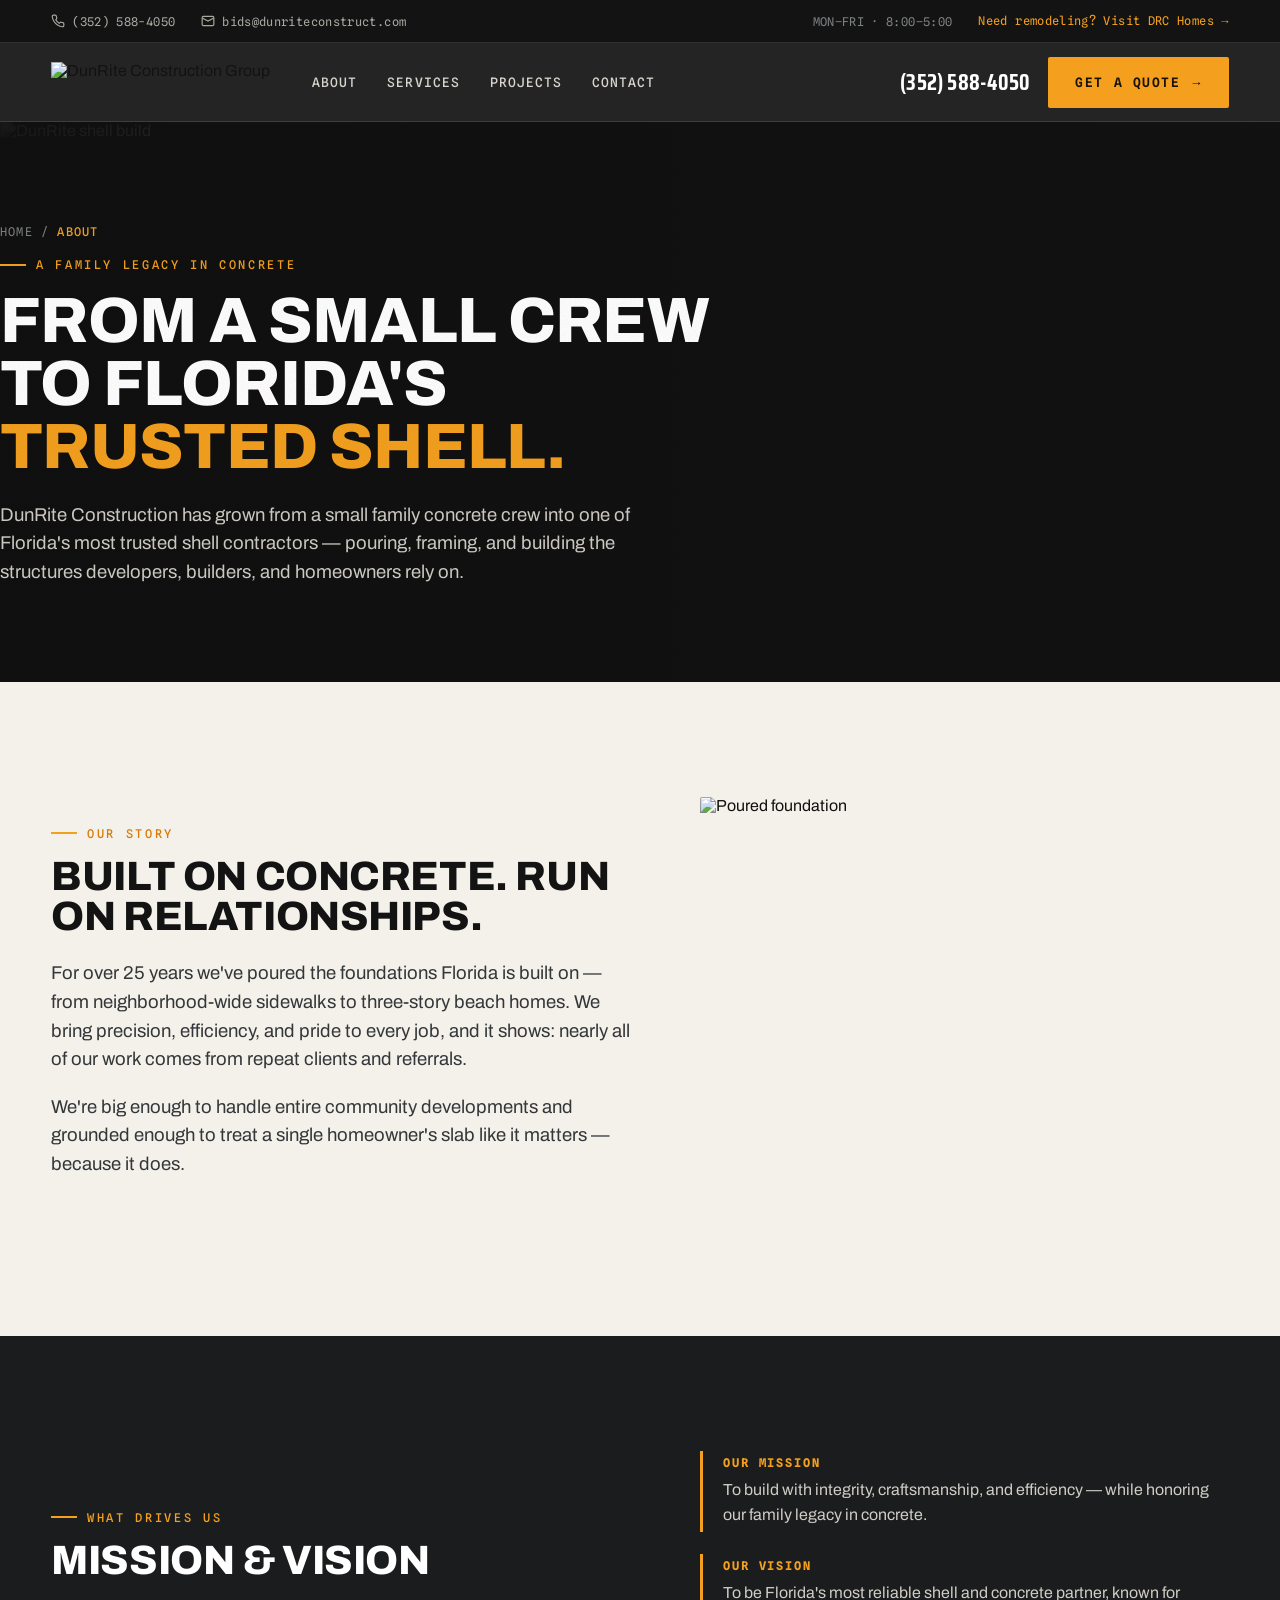
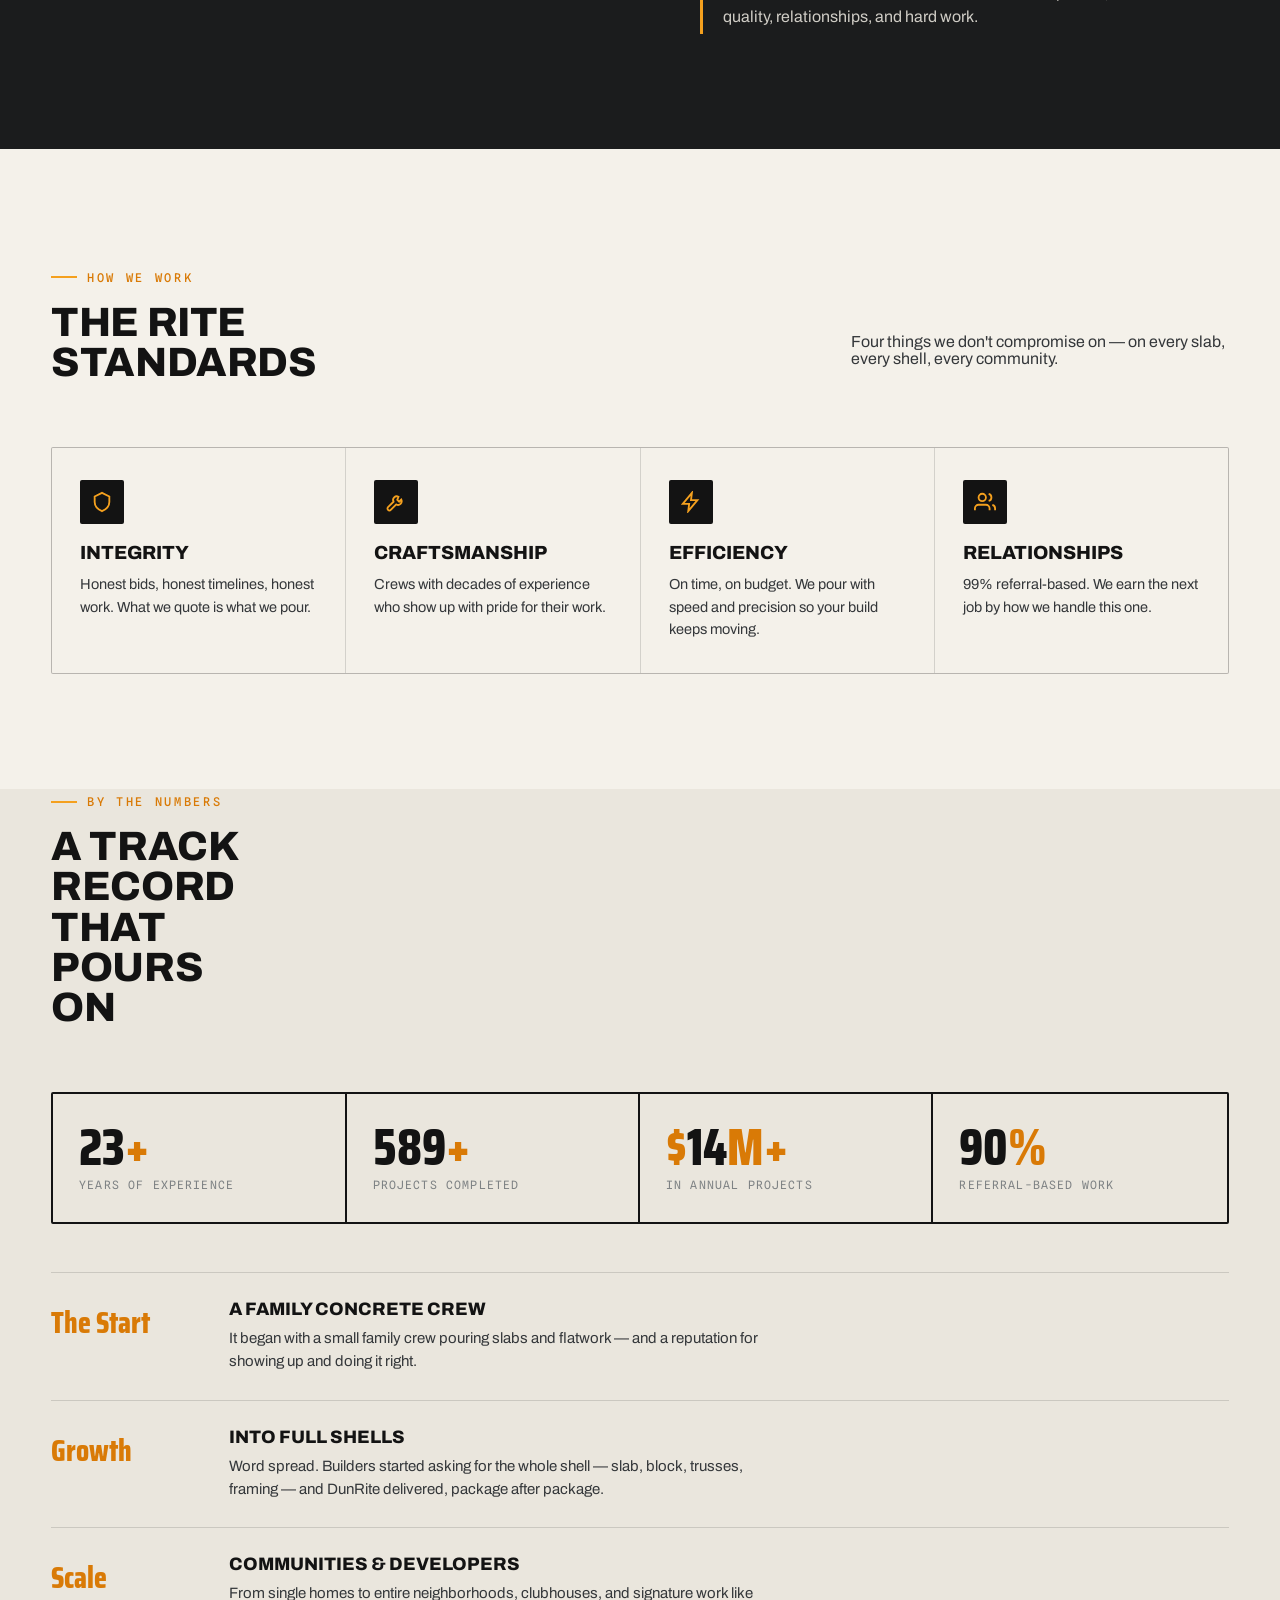
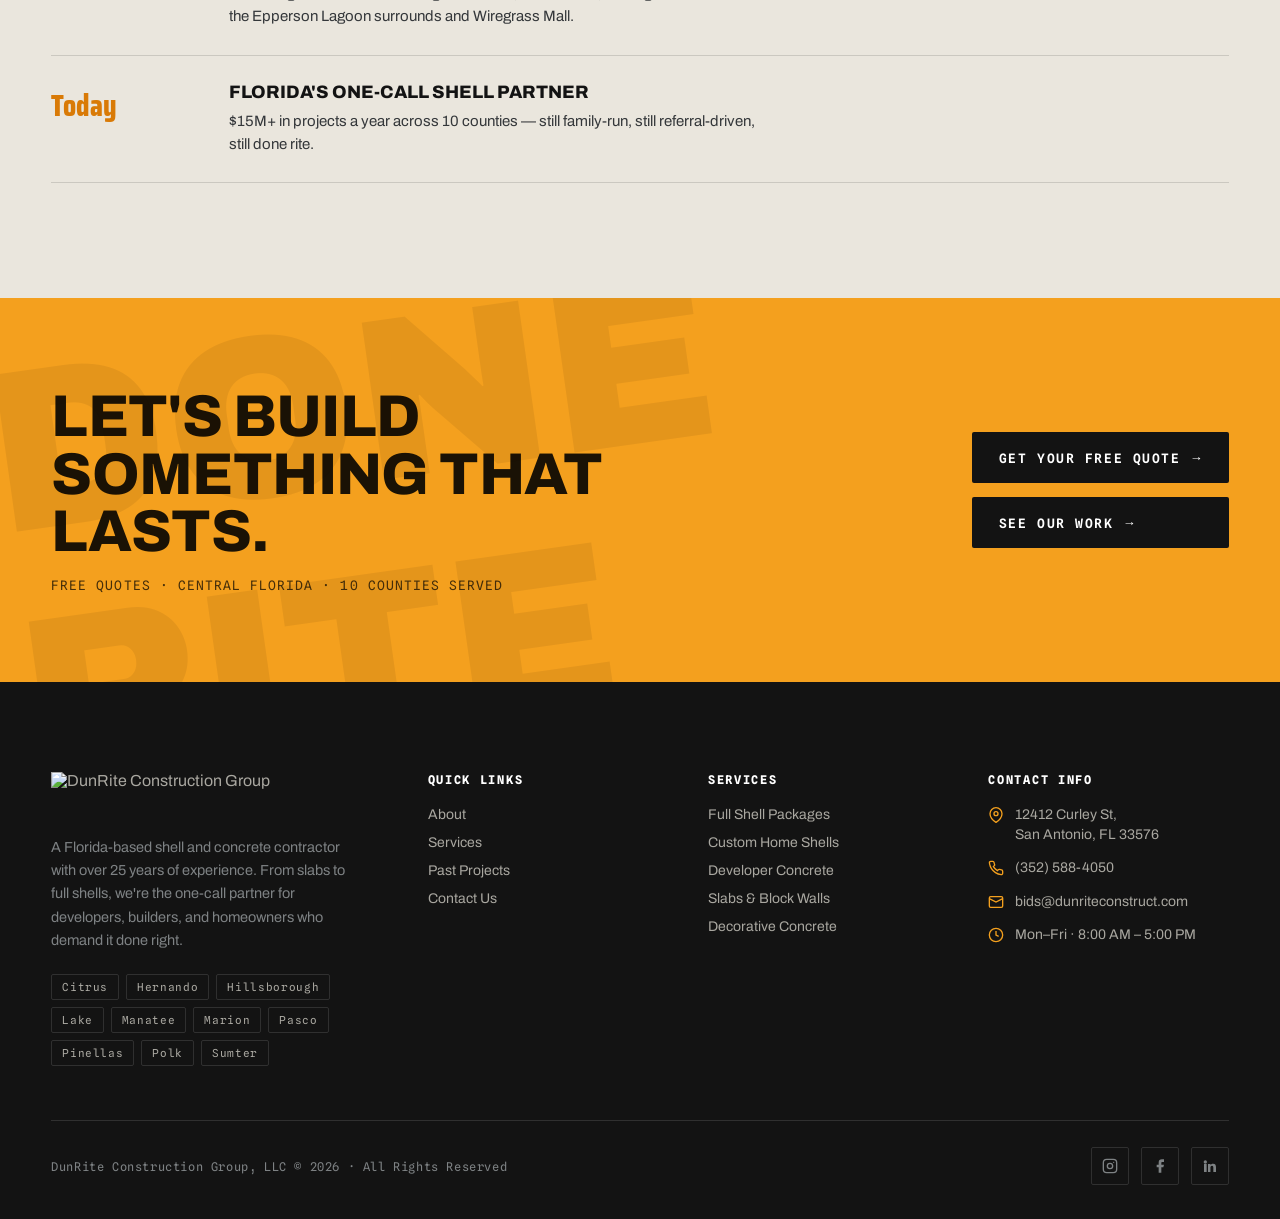
==== about.html @ c75766e2 "feat: implement project controls dashboard and modular components structure" ====
<!DOCTYPE html>
<html lang="en">
<head>
<meta charset="UTF-8" />
<meta name="viewport" content="width=device-width, initial-scale=1" />
<title>About — DunRite Construction Group</title>
<link rel="preconnect" href="https://fonts.googleapis.com" />
<link rel="preconnect" href="https://fonts.gstatic.com" crossorigin />
<link href="https://fonts.googleapis.com/css2?family=Archivo:wght@400;500;600;700;800;900&family=Archivo+Expanded:wght@600;700;800;900&family=Saira+Condensed:wght@600;700;800&family=Spline+Sans+Mono:wght@400;500;600&family=Oswald:wght@500;600;700&display=swap" rel="stylesheet" />
<link rel="stylesheet" href="styles.css" />
<link rel="stylesheet" href="pages.css" />
</head>
<body data-page="about" data-hero="photo" data-texture="on" data-display="archivo" data-corners="sharp">

<div id="site-header"></div>

<section class="page-hero blueprint grain">
  <div class="hero-media"><img src="assets/stone-frame-shell.jpg" alt="DunRite shell build" /></div>
  <div class="wrap inner">
    <div class="crumb"><a href='/site'>Home</a> / <b>About</b></div>
    <span class="eyebrow on-dark" style="margin-top:18px;">A Family Legacy in Concrete</span>
    <h1 class="display-lg">From a Small Crew to Florida's <span style="color:var(--accent)">Trusted Shell.</span></h1>
    <p class="lead">DunRite Construction has grown from a small family concrete crew into one of Florida's most trusted shell contractors — pouring, framing, and building the structures developers, builders, and homeowners rely on.</p>
  </div>
</section>

<!-- story -->
<section class="sec" style="background:var(--paper);">
  <div class="wrap split">
    <div class="reveal">
      <span class="eyebrow">Our Story</span>
      <h2 class="display-md" style="margin-top:16px;">Built on Concrete. Run on Relationships.</h2>
      <p class="lead" style="margin-top:22px;">For over 25 years we've poured the foundations Florida is built on — from neighborhood-wide sidewalks to three-story beach homes. We bring precision, efficiency, and pride to every job, and it shows: nearly all of our work comes from repeat clients and referrals.</p>
      <p class="lead" style="margin-top:16px;">We're big enough to handle entire community developments and grounded enough to treat a single homeowner's slab like it matters — because it does.</p>
    </div>
    <div class="about-figure reveal">
      <img class="feat" src="https://www.dunriteconstructiongroup.com/wp-content/uploads/elementor/thumbs/foundation-for-house-by-dunrite-florida-re9vcuh8yg7w1mvwbkbvpnv339oa6p39etneewexl4.webp" alt="Poured foundation" />
    </div>
  </div>
</section>

<!-- mission / vision -->
<section class="sec services blueprint">
  <div class="wrap">
    <div class="split">
      <div class="reveal">
        <span class="eyebrow on-dark">What Drives Us</span>
        <h2 class="display-md" style="color:#fff; margin-top:16px;">Mission &amp; Vision</h2>
      </div>
      <div class="reveal" style="display:grid; gap:24px;">
        <div class="mv" style="margin:0;">
          <div class="card" style="border-color:var(--accent);"><h4 style="color:var(--accent);">Our Mission</h4><p style="color:#cfccc5;">To build with integrity, craftsmanship, and efficiency — while honoring our family legacy in concrete.</p></div>
          <div class="card" style="border-color:var(--accent);"><h4 style="color:var(--accent);">Our Vision</h4><p style="color:#cfccc5;">To be Florida's most reliable shell and concrete partner, known for quality, relationships, and hard work.</p></div>
        </div>
      </div>
    </div>
  </div>
</section>

<!-- values -->
<section class="sec" style="background:var(--paper);">
  <div class="wrap">
    <div class="sec-head reveal">
      <div class="h-left">
        <span class="eyebrow">How We Work</span>
        <h2 class="display-md">The Rite Standards</h2>
      </div>
      <p class="h-right muted" style="color:var(--steel-2);">Four things we don't compromise on — on every slab, every shell, every community.</p>
    </div>
    <div class="values reveal" style="grid-template-columns:repeat(4,1fr);">
      <div class="v">
        <div class="vi"><svg viewBox="0 0 24 24" fill="none" stroke="currentColor" stroke-width="2"><path d="M12 2l8 4v6c0 5-3.5 8-8 10-4.5-2-8-5-8-10V6z"/></svg></div>
        <h4>Integrity</h4><p>Honest bids, honest timelines, honest work. What we quote is what we pour.</p>
      </div>
      <div class="v">
        <div class="vi"><svg viewBox="0 0 24 24" fill="none" stroke="currentColor" stroke-width="2"><path d="M14.7 6.3a4 4 0 0 0-5.4 5.4l-6 6a2 2 0 1 0 3 3l6-6a4 4 0 0 0 5.4-5.4l-2.3 2.3-2-2z"/></svg></div>
        <h4>Craftsmanship</h4><p>Crews with decades of experience who show up with pride for their work.</p>
      </div>
      <div class="v">
        <div class="vi"><svg viewBox="0 0 24 24" fill="none" stroke="currentColor" stroke-width="2"><path d="M13 2 3 14h7l-1 8 10-12h-7z"/></svg></div>
        <h4>Efficiency</h4><p>On time, on budget. We pour with speed and precision so your build keeps moving.</p>
      </div>
      <div class="v">
        <div class="vi"><svg viewBox="0 0 24 24" fill="none" stroke="currentColor" stroke-width="2"><path d="M17 21v-2a4 4 0 0 0-4-4H5a4 4 0 0 0-4 4v2"/><circle cx="9" cy="7" r="4"/><path d="M23 21v-2a4 4 0 0 0-3-3.87M16 3.13a4 4 0 0 1 0 7.75"/></svg></div>
        <h4>Relationships</h4><p>99% referral-based. We earn the next job by how we handle this one.</p>
      </div>
    </div>
  </div>
</section>

<!-- timeline -->
<section class="sec" style="background:var(--paper-2); padding-top:0;">
  <div class="wrap">
    <div class="sec-head reveal">
      <div class="h-left">
        <span class="eyebrow">By the Numbers</span>
        <h2 class="display-md">A Track Record That Pours On</h2>
      </div>
    </div>
    <div class="stat-strip reveal" style="margin-bottom:48px;">
      <div class="c"><div class="n"><span data-count="25">0</span><span class="u">+</span></div><div class="l">Years of Experience</div></div>
      <div class="c"><div class="n"><span data-count="650">0</span><span class="u">+</span></div><div class="l">Projects Completed</div></div>
      <div class="c"><div class="n"><span class="u">$</span><span data-count="15">0</span><span class="u">M+</span></div><div class="l">In Annual Projects</div></div>
      <div class="c"><div class="n"><span data-count="99">0</span><span class="u">%</span></div><div class="l">Referral-Based Work</div></div>
    </div>
    <div class="timeline reveal">
      <div class="tl"><div class="yr">The Start</div><div class="tx"><h4>A Family Concrete Crew</h4><p>It began with a small family crew pouring slabs and flatwork — and a reputation for showing up and doing it right.</p></div></div>
      <div class="tl"><div class="yr">Growth</div><div class="tx"><h4>Into Full Shells</h4><p>Word spread. Builders started asking for the whole shell — slab, block, trusses, framing — and DunRite delivered, package after package.</p></div></div>
      <div class="tl"><div class="yr">Scale</div><div class="tx"><h4>Communities &amp; Developers</h4><p>From single homes to entire neighborhoods, clubhouses, and signature work like the Epperson Lagoon surrounds and Wiregrass Mall.</p></div></div>
      <div class="tl"><div class="yr">Today</div><div class="tx"><h4>Florida's One-Call Shell Partner</h4><p>$15M+ in projects a year across 10 counties — still family-run, still referral-driven, still done rite.</p></div></div>
    </div>
  </div>
</section>

<!-- CTA -->
<section class="cta-band">
  <div class="stamp">DONE RITE</div>
  <div class="wrap">
    <div>
      <h2 class="display-lg">Let's build something that lasts.</h2>
      <p>Free quotes · Central Florida · 10 counties served</p>
    </div>
    <div style="display:flex;flex-direction:column;gap:14px;">
      <a class='btn btn-dark' href='/contact'>Get Your Free Quote <span class="arr">→</span></a>
      <a class='btn btn-dark' href='/projects'>See Our Work <span class="arr">→</span></a>
    </div>
  </div>
</section>

<div id="site-footer"></div>

<script src="partials.js"></script>
<script src="https://unpkg.com/react@18.3.1/umd/react.development.js" integrity="sha384-hD6/rw4ppMLGNu3tX5cjIb+uRZ7UkRJ6BPkLpg4hAu/6onKUg4lLsHAs9EBPT82L" crossorigin="anonymous"></script>
<script src="https://unpkg.com/react-dom@18.3.1/umd/react-dom.development.js" integrity="sha384-u6aeetuaXnQ38mYT8rp6sbXaQe3NL9t+IBXmnYxwkUI2Hw4bsp2Wvmx4yRQF1uAm" crossorigin="anonymous"></script>
<script src="https://unpkg.com/@babel/standalone@7.29.0/babel.min.js" integrity="sha384-m08KidiNqLdpJqLq95G/LEi8Qvjl/xUYll3QILypMoQ65QorJ9Lvtp2RXYGBFj1y" crossorigin="anonymous"></script>
<script type="text/babel" src="tweaks-panel.jsx"></script>
<script type="text/babel" src="tweaks-app.jsx"></script>
</body>
</html>
---- styles.css ----
/* ===========================================================
   DunRite Construction Group — design system
   Rugged-premium concrete & shell contractor
   =========================================================== */

:root {
  /* concrete / ink scale (warm) */
  --ink:        #131313;
  --char:       #1b1c1d;
  --steel:      #26282a;
  --steel-2:    #34373a;
  --concrete:   #7e8284;
  --concrete-2: #a9a7a0;
  --haze:       #e4e1da;
  --paper:      #f4f1ea;
  --paper-2:    #eae6dd;
  --white:      #ffffff;

  /* accent — safety amber (tweakable) */
  --amber:      #f4a01e;
  --amber-deep: #d97a06;
  --accent:     var(--amber);
  --accent-deep:var(--amber-deep);
  --on-accent:  #1a1205;

  --line:       rgba(255,255,255,.12);
  --line-dark:  rgba(20,20,20,.14);

  /* type */
  --display: "Archivo Expanded", "Archivo", system-ui, sans-serif;
  --cond:    "Saira Condensed", "Archivo", sans-serif;
  --mono:    "Spline Sans Mono", ui-monospace, monospace;
  --body:    "Archivo", system-ui, sans-serif;

  --radius: 2px;
  --maxw: 1320px;
  --gutter: clamp(20px, 4vw, 64px);
}

/* tweak: soft corners */
[data-corners="soft"] { --radius: 12px; }

* { box-sizing: border-box; }
html { scroll-behavior: smooth; }
body {
  margin: 0;
  font-family: var(--body);
  color: var(--ink);
  background: var(--paper);
  -webkit-font-smoothing: antialiased;
  text-rendering: optimizeLegibility;
}
img { display: block; max-width: 100%; }
a { color: inherit; text-decoration: none; }

::selection { background: var(--accent); color: var(--on-accent); }

/* ---------- texture utilities ---------- */
.blueprint {
  background-image:
    linear-gradient(rgba(255,255,255,.04) 1px, transparent 1px),
    linear-gradient(90deg, rgba(255,255,255,.04) 1px, transparent 1px);
  background-size: 38px 38px;
}
[data-texture="off"] .blueprint { background-image: none; }
.grain::after {
  content: "";
  position: absolute; inset: 0;
  pointer-events: none;
  opacity: .5;
  mix-blend-mode: multiply;
  background-image: url("data:image/svg+xml,%3Csvg xmlns='http://www.w3.org/2000/svg' width='160' height='160'%3E%3Cfilter id='n'%3E%3CfeTurbulence type='fractalNoise' baseFrequency='.85' numOctaves='2' stitchTiles='stitch'/%3E%3C/filter%3E%3Crect width='100%25' height='100%25' filter='url(%23n)' opacity='.35'/%3E%3C/svg%3E");
}
[data-texture="off"] .grain::after { display: none; }

/* ---------- layout ---------- */
.wrap { width: 100%; max-width: var(--maxw); margin: 0 auto; padding: 0 var(--gutter); }
section { position: relative; }

/* ---------- type helpers ---------- */
.eyebrow {
  font-family: var(--mono);
  font-size: 12px;
  letter-spacing: .22em;
  text-transform: uppercase;
  font-weight: 500;
  color: var(--accent-deep);
  display: inline-flex;
  align-items: center;
  gap: 10px;
}
.eyebrow::before {
  content: "";
  width: 26px; height: 2px;
  background: var(--accent);
  display: inline-block;
}
.eyebrow.on-dark { color: var(--accent); }

h1,h2,h3 { font-family: var(--display); font-weight: 800; line-height: .98; letter-spacing: -.01em; margin: 0; }
[data-display="oswald"] h1, [data-display="oswald"] h2, [data-display="oswald"] h3,
[data-display="oswald"] .ticker-num { font-family: "Oswald", sans-serif; letter-spacing: 0; font-weight: 700; }
[data-display="saira"] h1, [data-display="saira"] h2, [data-display="saira"] h3 { font-family: "Saira Condensed", sans-serif; font-weight: 800; }

.display-xl { font-size: clamp(44px, 7.4vw, 116px); text-transform: uppercase; }
.display-lg { font-size: clamp(34px, 5vw, 76px); text-transform: uppercase; }
.display-md { font-size: clamp(26px, 3.2vw, 46px); text-transform: uppercase; }

.lead { font-size: clamp(17px, 1.45vw, 21px); line-height: 1.55; color: var(--steel-2); font-weight: 400; max-width: 60ch; }
.muted { color: var(--concrete); }

/* ---------- buttons ---------- */
.btn {
  font-family: var(--mono);
  font-size: 13px; font-weight: 600; letter-spacing: .12em; text-transform: uppercase;
  display: inline-flex; align-items: center; gap: 12px;
  padding: 16px 26px;
  border-radius: var(--radius);
  border: 1.5px solid transparent;
  cursor: pointer;
  transition: transform .15s ease, background .2s ease, color .2s ease, border-color .2s ease;
  white-space: nowrap;
}
.btn:active { transform: translateY(1px); }
.btn .arr { transition: transform .2s ease; }
.btn:hover .arr { transform: translateX(4px); }
.btn-accent { background: var(--accent); color: var(--on-accent); }
.btn-accent:hover { background: var(--white); color: var(--ink); }
.btn-ghost { background: transparent; color: var(--white); border-color: var(--line); }
.btn-ghost:hover { border-color: var(--accent); color: var(--accent); }
.btn-dark { background: var(--ink); color: var(--white); }
.btn-dark:hover { background: var(--accent); color: var(--on-accent); }

/* ---------- utility top bar ---------- */
.utility {
  background: var(--ink);
  color: var(--concrete-2);
  font-family: var(--mono);
  font-size: 12px;
  letter-spacing: .03em;
  border-bottom: 1px solid var(--line);
}
.utility .wrap { display: flex; align-items: center; gap: 26px; height: 42px; }
.utility a { color: var(--concrete-2); transition: color .2s; display: inline-flex; align-items: center; gap: 7px; }
.utility a:hover { color: var(--accent); }
.utility .sep { flex: 1; }
.utility .hours { color: var(--concrete); }
.utility .crosslink { color: var(--accent); }
.utility svg { width: 14px; height: 14px; }
@media (max-width: 900px){ .utility .u-hide { display: none; } }

/* ---------- header ---------- */
.header {
  position: sticky; top: 0; z-index: 60;
  background: rgba(19,19,19,.92);
  backdrop-filter: blur(10px);
  border-bottom: 1px solid var(--line);
}
.header .wrap { display: flex; align-items: center; gap: 28px; height: 78px; }
.brand { display: flex; align-items: center; gap: 14px; }
.brand img { height: 40px; width: auto; }
.nav { display: flex; align-items: center; gap: 30px; margin-left: 14px; }
.nav a {
  font-family: var(--mono); font-size: 13px; font-weight: 500;
  letter-spacing: .08em; text-transform: uppercase; color: #d8d5cf;
  padding: 6px 0; position: relative;
}
.nav a::after { content:""; position:absolute; left:0; bottom:-2px; height:2px; width:0; background:var(--accent); transition:width .22s ease; }
.nav a:hover { color: #fff; }
.nav a:hover::after { width: 100%; }
.header .spacer { flex: 1; }
.header .cta-wrap { display: flex; align-items: center; gap: 18px; }
.header .phone { font-family: var(--cond); font-size: 22px; font-weight: 700; color: #fff; letter-spacing: .01em; }
.burger { display: none; background: none; border: 1px solid var(--line); border-radius: var(--radius); width: 46px; height: 46px; cursor: pointer; align-items: center; justify-content: center; }
.burger span { display:block; width: 20px; height: 2px; background: #fff; position: relative; }
.burger span::before, .burger span::after { content:""; position:absolute; left:0; width:20px; height:2px; background:#fff; }
.burger span::before { top: -6px; } .burger span::after { top: 6px; }

@media (max-width: 1040px){
  .nav, .header .phone { display: none; }
  .burger { display: inline-flex; }
}

/* mobile drawer */
.drawer {
  position: fixed; inset: 0; z-index: 80;
  background: var(--ink);
  display: flex; flex-direction: column;
  padding: 28px var(--gutter);
  transform: translateY(-100%);
  transition: transform .35s cubic-bezier(.4,0,.2,1);
}
.drawer.open { transform: translateY(0); }
.drawer .d-top { display:flex; align-items:center; justify-content: space-between; }
.drawer .d-top img { height: 38px; }
.drawer .close { background:none; border:1px solid var(--line); color:#fff; width:46px; height:46px; border-radius:var(--radius); font-size:22px; cursor:pointer; }
.drawer nav { display:flex; flex-direction: column; gap: 4px; margin-top: 40px; }
.drawer nav a { font-family: var(--display); font-weight: 800; text-transform: uppercase; font-size: 30px; color:#fff; padding: 12px 0; border-bottom: 1px solid var(--line); }
.drawer nav a:hover { color: var(--accent); }
.drawer .d-cta { margin-top: auto; display:flex; flex-direction:column; gap:14px; }

/* ---------- hero ---------- */
.hero { background: var(--ink); color: #fff; position: relative; overflow: hidden; }
.hero-media { position: absolute; inset: 0; }
.hero-media img { width: 100%; height: 100%; object-fit: cover; filter: grayscale(.25) contrast(1.05) brightness(.62); }
.hero-media::after {
  content:""; position:absolute; inset:0;
  background:
    linear-gradient(90deg, rgba(15,15,15,.92) 0%, rgba(15,15,15,.7) 42%, rgba(15,15,15,.25) 100%),
    linear-gradient(0deg, rgba(15,15,15,.9) 0%, rgba(15,15,15,0) 38%);
}
[data-hero="dark"] .hero-media img { opacity: .14; }
.hero-inner { position: relative; padding: clamp(64px, 11vw, 150px) 0 clamp(48px, 6vw, 72px); }
.hero h1 { max-width: 17ch; }
.hero h1 .amber { color: var(--accent); }
.hero .lead { color: #cfccc5; margin-top: 26px; }
.hero .hero-cta { display: flex; flex-wrap: wrap; gap: 14px; margin-top: 36px; }
.hero .corner-spec {
  position: absolute; top: 28px; right: 0;
  font-family: var(--mono); font-size: 11px; letter-spacing: .14em; text-transform: uppercase;
  color: var(--concrete); text-align: right; line-height: 1.9;
}
.hero .corner-spec b { color: var(--accent); font-weight: 600; }
@media (max-width: 760px){ .hero .corner-spec { display: none; } }

/* hero ticker */
.ticker {
  position: relative;
  margin-top: clamp(48px, 8vw, 96px);
  border-top: 1px solid var(--line);
  display: grid; grid-template-columns: repeat(4, 1fr);
}
.ticker .cell { padding: 26px 18px 30px; border-right: 1px solid var(--line); }
.ticker .cell:last-child { border-right: none; }
.ticker-num { font-family: var(--cond); font-size: clamp(40px, 5vw, 64px); font-weight: 800; line-height: 1; color: #fff; letter-spacing: .01em; }
.ticker-num .u { color: var(--accent); }
.ticker .lab { font-family: var(--mono); font-size: 11.5px; letter-spacing: .12em; text-transform: uppercase; color: var(--concrete); margin-top: 8px; }
@media (max-width: 760px){
  .ticker { grid-template-columns: repeat(2,1fr); }
  .ticker .cell:nth-child(even){ border-right:none; }
  .ticker .cell:nth-child(1),.ticker .cell:nth-child(2){ border-bottom:1px solid var(--line); }
}

/* ---------- section frame ---------- */
.sec { padding: clamp(72px, 9vw, 132px) 0; }
.sec-head { display: grid; grid-template-columns: 1fr auto; gap: 28px; align-items: end; margin-bottom: clamp(38px, 5vw, 64px); }
.sec-head .h-left { max-width: 24ch; }
.sec-head h2 { margin-top: 18px; }
.sec-head .h-right { max-width: 42ch; }
@media (max-width: 820px){
  .sec-head { grid-template-columns: 1fr; }
  .sec-head .h-right { max-width: 100%; font-size: 15px; opacity: .85; }
}

/* ---------- about ---------- */
.about { background: var(--paper); }
.about-grid { display: grid; grid-template-columns: 1.05fr .95fr; gap: clamp(36px, 5vw, 80px); align-items: center; }
.about-figure { position: relative; }
.about-figure img { width: 100%; aspect-ratio: 4/4.6; object-fit: cover; border-radius: var(--radius); filter: grayscale(.1) contrast(1.03); }
.about-figure .badge {
  position: absolute; left: -18px; bottom: 34px;
  background: var(--accent); color: var(--on-accent);
  padding: 20px 24px; border-radius: var(--radius);
  box-shadow: 0 24px 50px rgba(0,0,0,.28);
}
@media (max-width: 820px){ .about-figure .badge { left: 10px; } }
.about-figure .badge .n { font-family: var(--cond); font-size: 54px; font-weight: 800; line-height: .9; }
.about-figure .badge .t { font-family: var(--mono); font-size: 11px; letter-spacing: .12em; text-transform: uppercase; margin-top: 4px; }
.mv { display: grid; gap: 22px; margin-top: 30px; }
.mv .card { border-left: 3px solid var(--accent); padding: 4px 0 4px 20px; }
.mv .card h4 { font-family: var(--mono); font-size: 12px; letter-spacing: .16em; text-transform: uppercase; color: var(--accent-deep); margin: 0 0 8px; }
.mv .card p { margin: 0; color: var(--steel-2); line-height: 1.55; font-size: 16px; }
@media (max-width: 820px){ .about-grid { grid-template-columns: 1fr; } .about-figure { order: -1; } }

/* ---------- services ---------- */
.services { background: var(--char); color: #fff; position: relative; }
.svc-grid { display: grid; grid-template-columns: repeat(3, 1fr); gap: 1px; background: var(--line); border: 1px solid var(--line); border-radius: var(--radius); overflow: hidden; }
.svc {
  background: var(--char); padding: 30px; position: relative; min-height: 420px;
  display: flex; flex-direction: column; overflow: hidden;
  transition: background .25s ease;
}
.svc:hover { background: #202224; }
.svc .num { font-family: var(--mono); font-size: 12px; letter-spacing: .14em; color: var(--concrete); }
.svc .svc-img { position: absolute; inset: 0; }
.svc .svc-img img { width:100%; height:100%; object-fit: cover; opacity: .16; filter: grayscale(.4); transition: opacity .3s ease, transform .5s ease; }
.svc:hover .svc-img img { opacity: .3; transform: scale(1.05); }
.svc .svc-body { position: relative; margin-top: auto; }
.svc h3 { font-size: clamp(24px, 2vw, 30px); text-transform: uppercase; }
.svc .who { font-family: var(--mono); font-size: 11px; letter-spacing: .12em; text-transform: uppercase; color: var(--accent); margin: 14px 0 12px; }
.svc p { color: #c9c6bf; font-size: 15px; line-height: 1.5; margin: 0 0 20px; }
.svc .more { font-family: var(--mono); font-size: 12px; letter-spacing: .1em; text-transform: uppercase; color: #fff; display: inline-flex; gap: 8px; align-items: center; }
.svc .more .arr { color: var(--accent); transition: transform .2s; }
.svc:hover .more .arr { transform: translateX(5px); }
@media (max-width: 980px){ .svc-grid { grid-template-columns: repeat(2,1fr); } }
@media (max-width: 620px){ .svc-grid { grid-template-columns: 1fr; } .svc { min-height: 320px; } }

/* ---------- process ---------- */
.process { background: var(--paper-2); }
.proc-grid { display: grid; grid-template-columns: repeat(4, 1fr); gap: 28px; counter-reset: step; }
.proc { padding-top: 26px; border-top: 2px solid var(--ink); }
.proc .pn { font-family: var(--cond); font-size: 56px; font-weight: 800; line-height: .8; color: var(--accent-deep); }
.proc h4 { font-family: var(--display); font-weight: 800; text-transform: uppercase; font-size: 19px; margin: 16px 0 10px; letter-spacing: 0; }
.proc p { margin: 0; font-size: 15px; line-height: 1.5; color: var(--steel-2); }
@media (max-width: 880px){ .proc-grid { grid-template-columns: 1fr 1fr; gap: 32px 24px; } }
@media (max-width: 480px){ .proc-grid { grid-template-columns: 1fr; } }

/* ---------- gantt / schedule ---------- */
.gantt-sec { background: var(--ink); color: #fff; }
.gantt-scroll {
  overflow-x: auto;
  -webkit-overflow-scrolling: touch;
  border: 1px solid var(--line);
  border-radius: var(--radius);
  margin-top: 0;
}
.gantt-inner {
  position: relative;
  min-width: 640px;
}
.gantt-row {
  display: flex;
  align-items: stretch;
  border-bottom: 1px solid var(--line);
}
.gantt-row:last-child { border-bottom: none; }
/* label column */
.gnl {
  width: 180px;
  flex-shrink: 0;
  padding: 0 14px;
  border-right: 1px solid var(--line);
  display: flex;
  align-items: center;
  min-height: 36px;
}
.gnl-hdr span {
  font-family: var(--mono); font-size: 10px; letter-spacing: .1em;
  text-transform: uppercase; color: var(--concrete);
}
/* timeline column */
.gantt-tl {
  flex: 1; position: relative;
  background: repeating-linear-gradient(
    to right,
    rgba(255,255,255,.022) 0%, rgba(255,255,255,.022) 10%,
    transparent 10%, transparent 20%
  );
}
/* week header */
.g-hdr-row { background: var(--steel-2); }
.gantt-tl-hdr { display: flex; height: 36px; }
.gwk {
  flex: 1;
  font-family: var(--mono); font-size: 10px; letter-spacing: .06em; text-transform: uppercase;
  color: var(--concrete); display: flex; align-items: center; justify-content: center;
  border-right: 1px solid var(--line);
}
.gwk:last-child { border-right: none; }
/* phase rows */
.g-phase-row { background: rgba(255,255,255,.03); }
.g-phase-lbl {
  font-family: var(--mono); font-size: 10.5px; letter-spacing: .1em;
  text-transform: uppercase; color: #fff; font-weight: 600;
  border-left: 3px solid var(--pa, var(--accent));
  padding-left: 11px; min-height: 34px;
}
.g-phase-span {
  position: absolute; top: 5px; bottom: 5px;
  left: calc(var(--gs) / 10 * 100%);
  width: calc(var(--gd) / 10 * 100%);
  border-radius: 2px;
}
/* task rows */
.g-task-row { min-height: 40px; }
.g-task-lbl { font-size: 12.5px; color: var(--concrete-2); min-height: 40px; line-height: 1.35; }
/* bars */
.g-bar {
  position: absolute; top: 9px; bottom: 9px;
  left: calc(var(--gs) / 10 * 100%);
  width: calc(var(--gd) / 10 * 100%);
  background: var(--gc, var(--accent));
  border-radius: 3px; cursor: default; min-width: 6px;
  transition: filter .2s ease, transform .2s ease;
}
.g-bar:hover { filter: brightness(1.35); transform: scaleY(1.2); z-index: 2; }
.g-bar[data-status="done"]     { opacity: 1; }
.g-bar[data-status="current"]  { opacity: 1; }
.g-bar[data-status="upcoming"] { opacity: .36; }
@keyframes gantt-glow {
  0%, 100% { box-shadow: 0 0 4px 0 var(--gc, var(--accent)); }
  50%       { box-shadow: 0 0 14px 2px var(--gc, var(--accent)); }
}
.g-bar[data-status="current"] { animation: gantt-glow 2.5s ease-in-out infinite; }
@media (prefers-reduced-motion: reduce) {
  .g-bar { transition: none; }
  .g-bar[data-status="current"] { animation: none; }
}
/* TODAY marker — left set by JS */
.gantt-now {
  position: absolute; top: 0; bottom: 0; width: 2px;
  background: var(--accent); pointer-events: none; z-index: 5;
}
.gantt-now::before {
  content: 'TODAY';
  position: absolute; top: 0; left: 50%; transform: translateX(-50%);
  font-family: var(--mono); font-size: 8px; letter-spacing: .1em; font-weight: 700;
  background: var(--accent); color: var(--on-accent);
  padding: 3px 6px; white-space: nowrap; border-radius: 0 0 3px 3px;
}
/* tooltip */
.g-tip {
  position: fixed; z-index: 300;
  background: var(--steel); color: #fff;
  font-family: var(--mono); font-size: 11px; letter-spacing: .06em;
  padding: 7px 13px; border-radius: var(--radius); border: 1px solid var(--line);
  pointer-events: none; white-space: nowrap;
  opacity: 0; transform: translateY(4px);
  transition: opacity .15s, transform .15s;
}
.g-tip.show { opacity: 1; transform: translateY(0); }
/* legend */
.gantt-legend {
  display: flex; flex-wrap: wrap; gap: 12px 24px; margin-top: 20px;
  font-family: var(--mono); font-size: 11px; letter-spacing: .07em;
  text-transform: uppercase; color: var(--concrete);
}
.gantt-legend span { display: flex; align-items: center; gap: 8px; }
.gantt-legend i { width: 18px; height: 8px; border-radius: 2px; display: inline-block; flex-shrink: 0; }
/* note */
.gantt-note {
  font-family: var(--mono); font-size: 11px; letter-spacing: .04em;
  color: var(--concrete); margin: 16px 0 0; line-height: 1.6;
}
@media (max-width: 640px) {
  .gnl { width: 120px; padding: 0 10px; }
  .g-task-lbl { font-size: 11px; }
  .g-phase-lbl { font-size: 9.5px; padding-left: 9px; }
  .gwk { font-size: 9px; letter-spacing: .02em; }
}

/* ---------- portfolio ---------- */
.portfolio { background: var(--ink); color: #fff; }
.filters { display: flex; flex-wrap: wrap; gap: 10px; margin-bottom: 26px; }
.filters button {
  font-family: var(--mono); font-size: 12px; letter-spacing: .1em; text-transform: uppercase;
  padding: 10px 16px; border-radius: var(--radius); border: 1px solid var(--line);
  background: transparent; color: var(--concrete-2); cursor: pointer; transition: all .2s;
}
.filters button:hover { border-color: var(--concrete); color: #fff; }
.filters button.active { background: var(--accent); color: var(--on-accent); border-color: var(--accent); }
.grid-port { display: grid; grid-template-columns: repeat(6, 1fr); grid-auto-rows: 200px; gap: 12px; }
.tile { position: relative; overflow: hidden; border-radius: var(--radius); cursor: pointer; background: var(--steel); }
.tile img { width: 100%; height: 100%; object-fit: cover; filter: grayscale(.3) contrast(1.04); transition: transform .55s ease, filter .3s ease; }
.tile:hover img { transform: scale(1.07); filter: grayscale(0); }
.tile .meta { position: absolute; inset: auto 0 0 0; padding: 18px; background: linear-gradient(0deg, rgba(10,10,10,.92), transparent); transform: translateY(8px); opacity: 0; transition: all .3s ease; }
.tile:hover .meta { transform: translateY(0); opacity: 1; }
.tile .meta .t { font-family: var(--display); font-weight: 800; text-transform: uppercase; font-size: 17px; }
.tile .meta .s { font-family: var(--mono); font-size: 11px; letter-spacing: .1em; text-transform: uppercase; color: var(--accent); margin-top: 4px; }
.tile .tag { position: absolute; top: 12px; left: 12px; font-family: var(--mono); font-size: 10px; letter-spacing: .12em; text-transform: uppercase; background: rgba(10,10,10,.7); padding: 5px 9px; border-radius: var(--radius); color: var(--concrete-2); }
.tile.big { grid-column: span 3; grid-row: span 2; }
.tile.tall { grid-row: span 2; grid-column: span 2; }
.tile.wide { grid-column: span 2; }
.tile.std { grid-column: span 2; }
.tile.hide { display: none; }
@media (max-width: 900px){
  .grid-port { grid-template-columns: repeat(2, 1fr); grid-auto-rows: 170px; }
  .tile.big, .tile.tall, .tile.wide, .tile.std { grid-column: span 1; grid-row: span 1; }
  .tile.big { grid-column: span 2; }
}

/* lightbox */
.lightbox {
  position: fixed; inset: 0; z-index: 100;
  background: rgba(8,8,8,.94);
  display: flex; align-items: center; justify-content: center;
  padding: 5vh 5vw;
  opacity: 0; pointer-events: none;
  transition: opacity .25s ease;
}
.lightbox.open { opacity: 1; pointer-events: auto; }
.lightbox img { max-width: 100%; max-height: 84vh; object-fit: contain; border-radius: var(--radius); }
.lightbox .lb-cap { position: absolute; bottom: 4vh; left: 0; right: 0; text-align: center; font-family: var(--mono); font-size: 12px; letter-spacing: .1em; text-transform: uppercase; color: var(--concrete-2); }
.lightbox .lb-close { position: absolute; top: 4vh; right: 5vw; background: none; border: 1px solid var(--line); color: #fff; width: 50px; height: 50px; border-radius: var(--radius); font-size: 24px; cursor: pointer; }

/* ---------- testimonials ---------- */
.testi { background: var(--paper); position: relative; overflow: hidden; }
.testi .quote-mark { position: absolute; top: -40px; right: 4vw; font-family: var(--display); font-weight: 900; font-size: clamp(200px, 30vw, 460px); color: rgba(0,0,0,.04); line-height: 1; pointer-events: none; }
.testi-stage { position: relative; min-height: 240px; display: grid; }
.testi-item { grid-area: 1 / 1; opacity: 0; transform: translateY(14px); transition: opacity .5s ease, transform .5s ease; pointer-events: none; }
.testi-item.active { opacity: 1; transform: none; pointer-events: auto; }
.testi .stars { color: var(--accent); letter-spacing: 3px; font-size: 18px; }
.testi blockquote { font-family: var(--display); font-weight: 700; text-transform: none; font-size: clamp(22px, 2.6vw, 38px); line-height: 1.22; letter-spacing: -.01em; margin: 20px 0 26px; max-width: 22ch; }
.testi .who { font-family: var(--mono); font-size: 13px; letter-spacing: .08em; text-transform: uppercase; color: var(--steel-2); }
.testi .who b { color: var(--ink); }
.testi-nav { display: flex; gap: 10px; margin-top: 34px; align-items: center; }
.testi-nav button { width: 50px; height: 50px; border-radius: var(--radius); border: 1.5px solid var(--line-dark); background: transparent; cursor: pointer; font-size: 18px; color: var(--ink); transition: all .2s; }
.testi-nav button:hover { background: var(--ink); color: #fff; }
.testi-dots { display: flex; gap: 8px; margin-left: 10px; }
.testi-dots i { width: 8px; height: 8px; border-radius: 50%; background: var(--line-dark); cursor: pointer; transition: all .2s; }
.testi-dots i.on { background: var(--accent); width: 26px; border-radius: 5px; }

/* ---------- CTA band ---------- */
.cta-band { background: var(--accent); color: var(--on-accent); position: relative; overflow: hidden; }
.cta-band .wrap { display: grid; grid-template-columns: 1fr auto; gap: 36px; align-items: center; padding: clamp(56px,7vw,92px) var(--gutter); }
.cta-band h2 { font-size: clamp(32px, 4.6vw, 68px); text-transform: uppercase; max-width: 16ch; }
.cta-band p { font-family: var(--mono); font-size: 13px; letter-spacing: .08em; text-transform: uppercase; margin: 16px 0 0; opacity: .8; }
.cta-band .stamp { position: absolute; right: -30px; top: 50%; transform: translateY(-50%) rotate(-8deg); font-family: var(--display); font-weight: 900; font-size: clamp(120px, 18vw, 260px); color: rgba(26,18,5,.07); text-transform: uppercase; pointer-events: none; }
@media (max-width: 760px){ .cta-band .wrap { grid-template-columns: 1fr; } }

/* ---------- footer ---------- */
.footer { background: var(--ink); color: var(--concrete-2); padding: clamp(60px,7vw,90px) 0 34px; }
.foot-grid { display: grid; grid-template-columns: 1.4fr 1fr 1fr 1fr; gap: 40px; }
.footer .f-brand img { height: 42px; margin-bottom: 22px; }
.footer .f-brand p { font-size: 14.5px; line-height: 1.6; max-width: 38ch; color: var(--concrete); }
.footer h5 { font-family: var(--mono); font-size: 12px; letter-spacing: .14em; text-transform: uppercase; color: #fff; margin: 0 0 18px; }
.footer ul { list-style: none; margin: 0; padding: 0; display: grid; gap: 11px; }
.footer ul a, .footer .ci a, .footer .ci span { font-size: 14px; color: var(--concrete-2); transition: color .2s; }
.footer ul a:hover { color: var(--accent); }
.footer .ci { display: grid; gap: 14px; }
.footer .ci .row { display: flex; gap: 11px; align-items: flex-start; font-size: 14px; line-height: 1.4; }
.footer .ci svg { width: 16px; height: 16px; color: var(--accent); flex: none; margin-top: 2px; }
.areas { display: flex; flex-wrap: wrap; gap: 7px; }
.areas span { font-family: var(--mono); font-size: 11px; letter-spacing: .06em; padding: 5px 10px; border: 1px solid var(--line); border-radius: var(--radius); color: var(--concrete-2); }
.foot-bottom { display: flex; justify-content: space-between; align-items: center; gap: 16px; margin-top: 54px; padding-top: 26px; border-top: 1px solid var(--line); font-family: var(--mono); font-size: 12px; letter-spacing: .05em; color: var(--concrete); flex-wrap: wrap; }
.foot-bottom .socials { display: flex; gap: 12px; }
.foot-bottom .socials a { width: 38px; height: 38px; border: 1px solid var(--line); border-radius: var(--radius); display: flex; align-items: center; justify-content: center; transition: all .2s; }
.foot-bottom .socials a:hover { background: var(--accent); border-color: var(--accent); color: var(--on-accent); }
.foot-bottom .socials svg { width: 16px; height: 16px; }
@media (max-width: 900px){ .foot-grid { grid-template-columns: 1fr 1fr; } }
@media (max-width: 520px){ .foot-grid { grid-template-columns: 1fr; } }

/* reveal on scroll */
.reveal { opacity: 0; transform: translateY(22px); transition: opacity .7s ease, transform .7s ease; }
.reveal.in { opacity: 1; transform: none; }
@media (prefers-reduced-motion: reduce){ .reveal { opacity:1; transform:none; transition:none; } }
---- pages.css ----
/* ============ DunRite inner-page styles ============ */

/* page hero (compact) */
.page-hero { background: var(--ink); color: #fff; position: relative; overflow: hidden; }
.page-hero .hero-media { position: absolute; inset: 0; }
.page-hero .hero-media img { width: 100%; height: 100%; object-fit: cover; filter: grayscale(.3) contrast(1.05) brightness(.5); }
.page-hero .hero-media::after { content:""; position:absolute; inset:0; background: linear-gradient(90deg, rgba(15,15,15,.92), rgba(15,15,15,.55) 70%, rgba(15,15,15,.35)); }
.page-hero .inner { position: relative; padding: clamp(56px, 8vw, 104px) 0 clamp(48px,6vw,80px); }
.page-hero h1 { margin-top: 18px; max-width: 18ch; }
.page-hero .lead { color: #cfccc5; margin-top: 22px; }
.crumb { font-family: var(--mono); font-size: 12px; letter-spacing: .1em; text-transform: uppercase; color: var(--concrete); }
.crumb a { color: var(--concrete); } .crumb a:hover { color: var(--accent); }
.crumb b { color: var(--accent); font-weight: 500; }

/* generic two-col */
.split { display: grid; grid-template-columns: 1.05fr .95fr; gap: clamp(36px,5vw,80px); align-items: center; }
.split img.feat { width: 100%; aspect-ratio: 4/3.2; object-fit: cover; border-radius: var(--radius); filter: grayscale(.1) contrast(1.03); }
@media (max-width: 860px){ .split { grid-template-columns: 1fr; } }

/* services detail rows */
.svc-row { display: grid; grid-template-columns: 88px 1.1fr .9fr; gap: clamp(20px,3vw,48px); align-items: start; padding: clamp(36px,4vw,56px) 0; border-top: 2px solid var(--ink); }
.svc-row:last-child { border-bottom: 2px solid var(--ink); }
.svc-row .rn { font-family: var(--cond); font-size: 58px; font-weight: 800; line-height: .8; color: var(--accent-deep); }
.svc-row h3 { font-size: clamp(26px,3vw,40px); text-transform: uppercase; }
.svc-row .who { font-family: var(--mono); font-size: 12px; letter-spacing: .12em; text-transform: uppercase; color: var(--accent-deep); margin: 12px 0 16px; }
.svc-row p { color: var(--steel-2); line-height: 1.6; font-size: 16px; margin: 0 0 18px; max-width: 52ch; }
.svc-row .feats { list-style: none; padding: 0; margin: 0; display: grid; gap: 10px; }
.svc-row .feats li { font-size: 14.5px; color: var(--steel); display: flex; gap: 10px; align-items: flex-start; }
.svc-row .feats li::before { content: "\2014"; color: var(--accent-deep); font-weight: 700; }
.svc-row .rimg { width: 100%; aspect-ratio: 4/3; object-fit: cover; border-radius: var(--radius); filter: grayscale(.15) contrast(1.04); }
@media (max-width: 860px){ .svc-row { grid-template-columns: 1fr; gap: 18px; } .svc-row .rn { font-size: 44px; } .svc-row .rimg { order: -1; } }

/* stat strip (light) */
.stat-strip { display: grid; grid-template-columns: repeat(4,1fr); border: 2px solid var(--ink); border-radius: var(--radius); overflow: hidden; }
.stat-strip .c { padding: 30px 26px; border-right: 2px solid var(--ink); }
.stat-strip .c:last-child { border-right: none; }
.stat-strip .n { font-family: var(--cond); font-size: clamp(38px,4vw,56px); font-weight: 800; line-height: .9; }
.stat-strip .n .u { color: var(--accent-deep); }
.stat-strip .l { font-family: var(--mono); font-size: 11.5px; letter-spacing: .1em; text-transform: uppercase; color: var(--concrete); margin-top: 8px; }
@media (max-width: 720px){ .stat-strip { grid-template-columns: 1fr 1fr; } .stat-strip .c:nth-child(2){ border-right:none; } .stat-strip .c:nth-child(1),.stat-strip .c:nth-child(2){ border-bottom:2px solid var(--ink); } }

/* values grid (about) */
.values { display: grid; grid-template-columns: repeat(3,1fr); gap: 1px; background: var(--line-dark); border: 1px solid var(--line-dark); border-radius: var(--radius); overflow: hidden; }
.values .v { background: var(--paper); padding: 32px 28px; }
.values .v .vi { width: 44px; height: 44px; border-radius: var(--radius); background: var(--ink); color: var(--accent); display: flex; align-items: center; justify-content: center; margin-bottom: 18px; }
.values .v .vi svg { width: 22px; height: 22px; }
.values .v h4 { font-family: var(--display); font-weight: 800; text-transform: uppercase; font-size: 19px; margin: 0 0 10px; }
.values .v p { margin: 0; font-size: 14.5px; line-height: 1.55; color: var(--steel-2); }
@media (max-width: 820px){ .values { grid-template-columns: 1fr; } }

/* timeline (about) */
.timeline { display: grid; gap: 0; }
.tl { display: grid; grid-template-columns: 150px 1fr; gap: 28px; padding: 26px 0; border-top: 1px solid var(--line-dark); }
.tl:last-child { border-bottom: 1px solid var(--line-dark); }
.tl .yr { font-family: var(--cond); font-size: 30px; font-weight: 800; color: var(--accent-deep); }
.tl .tx h4 { font-family: var(--display); font-weight: 800; text-transform: uppercase; font-size: 18px; margin: 0 0 8px; }
.tl .tx p { margin: 0; color: var(--steel-2); line-height: 1.55; font-size: 15px; max-width: 60ch; }
@media (max-width: 620px){ .tl { grid-template-columns: 1fr; gap: 6px; } }

/* ---- contact / quote form ---- */
.quote-wrap { display: grid; grid-template-columns: 1fr 1.15fr; gap: clamp(36px,5vw,72px); align-items: start; }
@media (max-width: 900px){ .quote-wrap { grid-template-columns: 1fr; } }
.quote-aside h2 { font-size: clamp(28px,3.4vw,46px); text-transform: uppercase; }
.quote-aside .lead { margin-top: 18px; }
.qa-list { list-style: none; padding: 0; margin: 30px 0 0; display: grid; gap: 16px; }
.qa-list li { display: flex; gap: 14px; align-items: flex-start; font-size: 15px; color: var(--steel-2); line-height: 1.45; }
.qa-list .qi { width: 40px; height: 40px; flex: none; border-radius: var(--radius); background: var(--accent); color: var(--on-accent); display: flex; align-items: center; justify-content: center; font-family: var(--cond); font-weight: 800; }
.qa-contact { margin-top: 32px; padding-top: 26px; border-top: 1px solid var(--line-dark); display: grid; gap: 12px; font-family: var(--mono); font-size: 13px; letter-spacing: .04em; }
.qa-contact a { display: flex; gap: 10px; align-items: center; }
.qa-contact a:hover { color: var(--accent-deep); }
.qa-contact svg { width: 16px; height: 16px; color: var(--accent-deep); }

.form-card { background: var(--white); border: 1px solid var(--line-dark); border-radius: var(--radius); padding: clamp(24px,3vw,40px); box-shadow: 0 30px 70px rgba(0,0,0,.07); }
.steps { display: flex; gap: 0; margin-bottom: 30px; }
.steps .st { flex: 1; text-align: center; position: relative; }
.steps .st .dot { width: 34px; height: 34px; border-radius: 50%; border: 2px solid var(--line-dark); background: var(--white); display: flex; align-items: center; justify-content: center; margin: 0 auto 8px; font-family: var(--cond); font-weight: 800; font-size: 16px; color: var(--concrete); transition: all .25s; }
.steps .st .sl { font-family: var(--mono); font-size: 10.5px; letter-spacing: .08em; text-transform: uppercase; color: var(--concrete); }
.steps .st::after { content:""; position:absolute; top:17px; left:50%; width:100%; height:2px; background: var(--line-dark); z-index:-1; }
.steps .st:last-child::after { display:none; }
.steps .st.active .dot, .steps .st.done .dot { border-color: var(--accent); background: var(--accent); color: var(--on-accent); }
.steps .st.active .sl { color: var(--ink); }

.fstep { display: none; animation: fadein .35s ease; }
.fstep.on { display: block; }
@keyframes fadein { from { opacity:0; transform: translateY(8px);} to{opacity:1; transform:none;} }
.field { margin-bottom: 18px; }
.field label { display: block; font-family: var(--mono); font-size: 11.5px; letter-spacing: .1em; text-transform: uppercase; color: var(--steel-2); margin-bottom: 8px; }
.field label .req { color: var(--accent-deep); }
.field input, .field textarea, .field select {
  width: 100%; font-family: var(--body); font-size: 16px; color: var(--ink);
  padding: 14px 16px; border: 1.5px solid var(--line-dark); border-radius: var(--radius);
  background: var(--paper); transition: border-color .2s, background .2s;
}
.field input:focus, .field textarea:focus, .field select:focus { outline: none; border-color: var(--accent); background: var(--white); }
.field textarea { min-height: 120px; resize: vertical; }
.field.err input, .field.err textarea, .field.err select { border-color: #d23b2e; background: #fdf3f2; }
.field .msg { display: none; color: #d23b2e; font-size: 12.5px; margin-top: 6px; font-family: var(--mono); }
.field.err .msg { display: block; }
.frow { display: grid; grid-template-columns: 1fr 1fr; gap: 16px; }
@media (max-width: 520px){ .frow { grid-template-columns: 1fr; } }

.chip-row { display: flex; flex-wrap: wrap; gap: 10px; }
.chip { font-family: var(--mono); font-size: 12px; letter-spacing: .06em; text-transform: uppercase; padding: 11px 16px; border: 1.5px solid var(--line-dark); border-radius: var(--radius); background: var(--paper); cursor: pointer; transition: all .18s; user-select: none; }
.chip:hover { border-color: var(--concrete); }
.chip.sel { background: var(--ink); color: #fff; border-color: var(--ink); }
.chip.sel::before { content: "\2713 "; color: var(--accent); }

.form-actions { display: flex; justify-content: space-between; gap: 14px; margin-top: 28px; }
.form-actions .spacer { flex: 1; }

.form-success { display: none; text-align: center; padding: 24px 0; }
.form-success.on { display: block; animation: fadein .4s ease; }
.form-success .ck { width: 76px; height: 76px; border-radius: 50%; background: var(--accent); color: var(--on-accent); display: flex; align-items: center; justify-content: center; margin: 0 auto 22px; }
.form-success .ck svg { width: 38px; height: 38px; }
.form-success h3 { font-size: 30px; text-transform: uppercase; }
.form-success p { color: var(--steel-2); margin: 14px 0 0; line-height: 1.55; }
.recap { margin-top: 22px; text-align: left; background: var(--paper); border: 1px solid var(--line-dark); border-radius: var(--radius); padding: 18px 20px; font-size: 14px; }
.recap .r { display: flex; justify-content: space-between; gap: 16px; padding: 7px 0; border-bottom: 1px dashed var(--line-dark); }
.recap .r:last-child { border-bottom: none; }
.recap .r b { font-family: var(--mono); font-size: 11px; letter-spacing: .08em; text-transform: uppercase; color: var(--concrete); font-weight: 500; }
.recap .r span { text-align: right; color: var(--ink); }

/* mini CTA reuse spacing already in styles.css */

/* ================================================================
   Dropbox integration & Project Details Modal Styles
   ================================================================ */

.pc-modal-overlay {
  position: fixed;
  inset: 0;
  background: rgba(10, 10, 10, 0.75);
  backdrop-filter: blur(8px);
  z-index: 1000;
  display: flex;
  align-items: center;
  justify-content: center;
  opacity: 0;
  pointer-events: none;
  transition: opacity 0.3s ease;
}

.pc-modal-overlay.open {
  opacity: 1;
  pointer-events: auto;
}

.pc-modal {
  background: var(--char);
  border: 1px solid var(--line);
  border-radius: 8px;
  width: 100%;
  max-width: 760px;
  max-height: 90vh;
  box-shadow: 0 24px 64px rgba(0, 0, 0, 0.5), 0 0 0 1px rgba(255, 255, 255, 0.05) inset;
  display: flex;
  flex-direction: column;
  color: #fff;
  transform: translateY(20px);
  transition: transform 0.3s cubic-bezier(0.34, 1.56, 0.64, 1);
  overflow: hidden;
}

.pc-modal-overlay.open .pc-modal {
  transform: translateY(0);
}

.pc-modal-header {
  padding: 24px;
  border-bottom: 1px solid var(--line);
  display: flex;
  justify-content: space-between;
  align-items: flex-start;
}

.pc-modal-title {
  font-family: var(--display);
  font-size: 20px;
  font-weight: 800;
  text-transform: uppercase;
  color: #fff;
  letter-spacing: 0.01em;
}

.pc-modal-subtitle {
  font-family: var(--mono);
  font-size: 11px;
  color: var(--concrete);
  letter-spacing: 0.08em;
  text-transform: uppercase;
  margin-top: 4px;
}

.pc-modal-close {
  background: none;
  border: 1px solid var(--line);
  color: var(--concrete);
  width: 38px;
  height: 38px;
  border-radius: var(--radius);
  font-size: 20px;
  cursor: pointer;
  display: flex;
  align-items: center;
  justify-content: center;
  transition: all 0.2s;
}

.pc-modal-close:hover {
  border-color: #fff;
  color: #fff;
}

/* Tabs */
.pc-modal-tabs {
  display: flex;
  border-bottom: 1px solid var(--line);
  background: rgba(0, 0, 0, 0.2);
}

.pc-modal-tab {
  flex: 1;
  background: none;
  border: none;
  border-bottom: 2px solid transparent;
  color: var(--concrete);
  padding: 14px 20px;
  font-family: var(--mono);
  font-size: 11.5px;
  font-weight: 600;
  letter-spacing: 0.1em;
  text-transform: uppercase;
  cursor: pointer;
  transition: all 0.2s;
  text-align: center;
}

.pc-modal-tab:hover {
  color: #fff;
}

.pc-modal-tab.active {
  color: var(--accent);
  border-bottom-color: var(--accent);
  background: rgba(255, 255, 255, 0.02);
}

.pc-modal-body {
  padding: 24px;
  overflow-y: auto;
  flex: 1;
}

.pc-tab-content {
  display: none;
}

.pc-tab-content.active {
  display: block;
}

/* Overview layout */
.pc-overview-grid {
  display: grid;
  grid-template-columns: 1fr 1fr;
  gap: 24px;
}

@media (max-width: 600px) {
  .pc-overview-grid {
    grid-template-columns: 1fr;
  }
}

.pc-info-panel {
  background: rgba(255, 255, 255, 0.02);
  border: 1px solid var(--line);
  border-radius: var(--radius);
  padding: 18px;
}

.pc-info-panel h4 {
  font-family: var(--mono);
  font-size: 10.5px;
  letter-spacing: 0.12em;
  text-transform: uppercase;
  color: var(--accent);
  margin: 0 0 14px;
  border-bottom: 1px solid var(--line);
  padding-bottom: 8px;
}

.pc-info-row {
  display: flex;
  justify-content: space-between;
  margin-bottom: 12px;
  font-size: 13.5px;
}

.pc-info-row:last-child {
  margin-bottom: 0;
}

.pc-info-row .lbl {
  color: var(--concrete);
  font-family: var(--mono);
  font-size: 11px;
  text-transform: uppercase;
  letter-spacing: 0.04em;
}

.pc-info-row .val {
  font-weight: 600;
}

/* Dropbox document center styling */
.db-status-bar {
  display: flex;
  justify-content: space-between;
  align-items: center;
  background: rgba(59, 130, 196, 0.08);
  border: 1px solid rgba(59, 130, 196, 0.2);
  border-radius: var(--radius);
  padding: 14px 18px;
  margin-bottom: 20px;
}

.db-info {
  display: flex;
  align-items: center;
  gap: 12px;
}

.db-icon-spin {
  animation: db-spin 1.5s linear infinite;
}

@keyframes db-spin {
  100% { transform: rotate(360deg); }
}

.db-status-lbl {
  font-family: var(--mono);
  font-size: 10.5px;
  text-transform: uppercase;
  letter-spacing: 0.08em;
  color: var(--concrete-2);
}

.db-status-path {
  font-family: var(--mono);
  font-size: 12px;
  color: #fff;
  font-weight: 500;
  margin-top: 2px;
}

.db-sync-btn {
  font-family: var(--mono);
  font-size: 11px;
  font-weight: 600;
  letter-spacing: 0.08em;
  text-transform: uppercase;
  color: #fff;
  background: rgba(255, 255, 255, 0.05);
  border: 1px solid var(--line);
  padding: 6px 12px;
  border-radius: var(--radius);
  cursor: pointer;
  display: flex;
  align-items: center;
  gap: 6px;
  transition: all 0.2s;
}

.db-sync-btn:hover {
  background: rgba(255, 255, 255, 0.12);
  border-color: rgba(255, 255, 255, 0.3);
}

.db-file-list {
  display: flex;
  flex-direction: column;
  gap: 1px;
  background: var(--line);
  border: 1px solid var(--line);
  border-radius: var(--radius);
  overflow: hidden;
  margin-bottom: 20px;
}

.db-file-row {
  background: var(--char);
  padding: 12px 16px;
  display: grid;
  grid-template-columns: auto 1fr auto auto;
  gap: 16px;
  align-items: center;
  transition: background 0.15s;
}

.db-file-row:hover {
  background: rgba(255, 255, 255, 0.02);
}

.db-file-icon {
  width: 24px;
  height: 24px;
  display: flex;
  align-items: center;
  justify-content: center;
}

.db-file-name {
  font-family: var(--mono);
  font-size: 12.5px;
  font-weight: 500;
  color: #fff;
}

.db-file-meta {
  font-family: var(--mono);
  font-size: 10.5px;
  color: var(--concrete);
  margin-top: 2px;
}

.db-file-size {
  font-family: var(--mono);
  font-size: 11px;
  color: var(--concrete);
  text-align: right;
  white-space: nowrap;
}

.db-file-actions {
  display: flex;
  gap: 8px;
}

.db-action-btn {
  background: none;
  border: 1px solid transparent;
  color: var(--concrete);
  width: 32px;
  height: 32px;
  border-radius: var(--radius);
  cursor: pointer;
  display: flex;
  align-items: center;
  justify-content: center;
  transition: all 0.2s;
}

.db-action-btn:hover {
  background: rgba(255, 255, 255, 0.06);
  color: #fff;
  border-color: var(--line);
}

.db-action-btn.delete:hover {
  background: rgba(224, 82, 82, 0.15);
  color: #e05252;
  border-color: rgba(224, 82, 82, 0.3);
}

.db-empty {
  padding: 40px 20px;
  text-align: center;
  background: var(--char);
  color: var(--concrete);
  font-family: var(--mono);
  font-size: 12px;
}

.db-toolbar {
  display: flex;
  justify-content: space-between;
  align-items: center;
  gap: 12px;
}

/* Mock Dropbox Chooser Pop-up Modal */
.db-chooser-overlay {
  position: fixed;
  inset: 0;
  background: rgba(0, 0, 0, 0.8);
  z-index: 1100;
  display: flex;
  align-items: center;
  justify-content: center;
  opacity: 0;
  pointer-events: none;
  transition: opacity 0.25s ease;
}

.db-chooser-overlay.open {
  opacity: 1;
  pointer-events: auto;
}

.db-chooser {
  background: #fff;
  color: #333;
  width: 100%;
  max-width: 520px;
  border-radius: 6px;
  box-shadow: 0 16px 48px rgba(0,0,0,0.4);
  display: flex;
  flex-direction: column;
  overflow: hidden;
  font-family: -apple-system, BlinkMacSystemFont, "Segoe UI", Roboto, Helvetica, Arial, sans-serif;
}

.db-chooser-hdr {
  background: #0061fe;
  color: #fff;
  padding: 16px 20px;
  display: flex;
  justify-content: space-between;
  align-items: center;
}

.db-chooser-title {
  font-size: 15px;
  font-weight: 600;
  display: flex;
  align-items: center;
  gap: 10px;
}

.db-chooser-close {
  background: none;
  border: none;
  color: rgba(255, 255, 255, 0.7);
  font-size: 20px;
  cursor: pointer;
}

.db-chooser-close:hover {
  color: #fff;
}

.db-chooser-body {
  padding: 0;
  max-height: 340px;
  overflow-y: auto;
}

.db-chooser-folder-path {
  background: #f7f9fa;
  padding: 10px 20px;
  border-bottom: 1px solid #e6e8eb;
  font-size: 12px;
  color: #637282;
  font-weight: 500;
}

.db-chooser-list {
  display: flex;
  flex-direction: column;
}

.db-chooser-item {
  display: flex;
  align-items: center;
  gap: 14px;
  padding: 11px 20px;
  border-bottom: 1px solid #f2f3f5;
  cursor: pointer;
  user-select: none;
}

.db-chooser-item:last-child {
  border-bottom: none;
}

.db-chooser-item:hover {
  background: #f0f4ff;
}

.db-chooser-item.selected {
  background: #e1ecff;
}

.db-chooser-item-name {
  font-size: 13.5px;
  color: #1b2733;
  font-weight: 500;
  flex: 1;
}

.db-chooser-item-size {
  font-size: 12px;
  color: #637282;
}

.db-chooser-checkbox {
  width: 16px;
  height: 16px;
  border: 1px solid #c1c7d0;
  border-radius: 2px;
  display: flex;
  align-items: center;
  justify-content: center;
  background: #fff;
}

.db-chooser-item.selected .db-chooser-checkbox {
  background: #0061fe;
  border-color: #0061fe;
}

.db-chooser-item.selected .db-chooser-checkbox::after {
  content: "";
  width: 8px;
  height: 4px;
  border-left: 2px solid #fff;
  border-bottom: 2px solid #fff;
  transform: rotate(-45deg) translate(1px, -1px);
}

.db-chooser-ftr {
  padding: 16px 20px;
  border-top: 1px solid #e6e8eb;
  display: flex;
  justify-content: flex-end;
  gap: 12px;
  background: #f7f9fa;
}

.db-c-btn {
  font-size: 13px;
  font-weight: 600;
  padding: 8px 16px;
  border-radius: 4px;
  cursor: pointer;
  border: 1px solid transparent;
}

.db-c-btn.cancel {
  background: #fff;
  border-color: #c1c7d0;
  color: #1b2733;
}

.db-c-btn.cancel:hover {
  background: #f7f9fa;
  border-color: #a5b1c2;
}

.db-c-btn.choose {
  background: #0061fe;
  color: #fff;
}

.db-c-btn.choose:hover {
  background: #0053db;
}

.db-c-btn.choose:disabled {
  background: #a5c7ff;
  cursor: not-allowed;
}

/* Loading animations */
.db-sync-pulse {
  animation: db-pulse 1s infinite alternate;
}

@keyframes db-pulse {
  from { opacity: 0.6; }
  to { opacity: 1; }
}
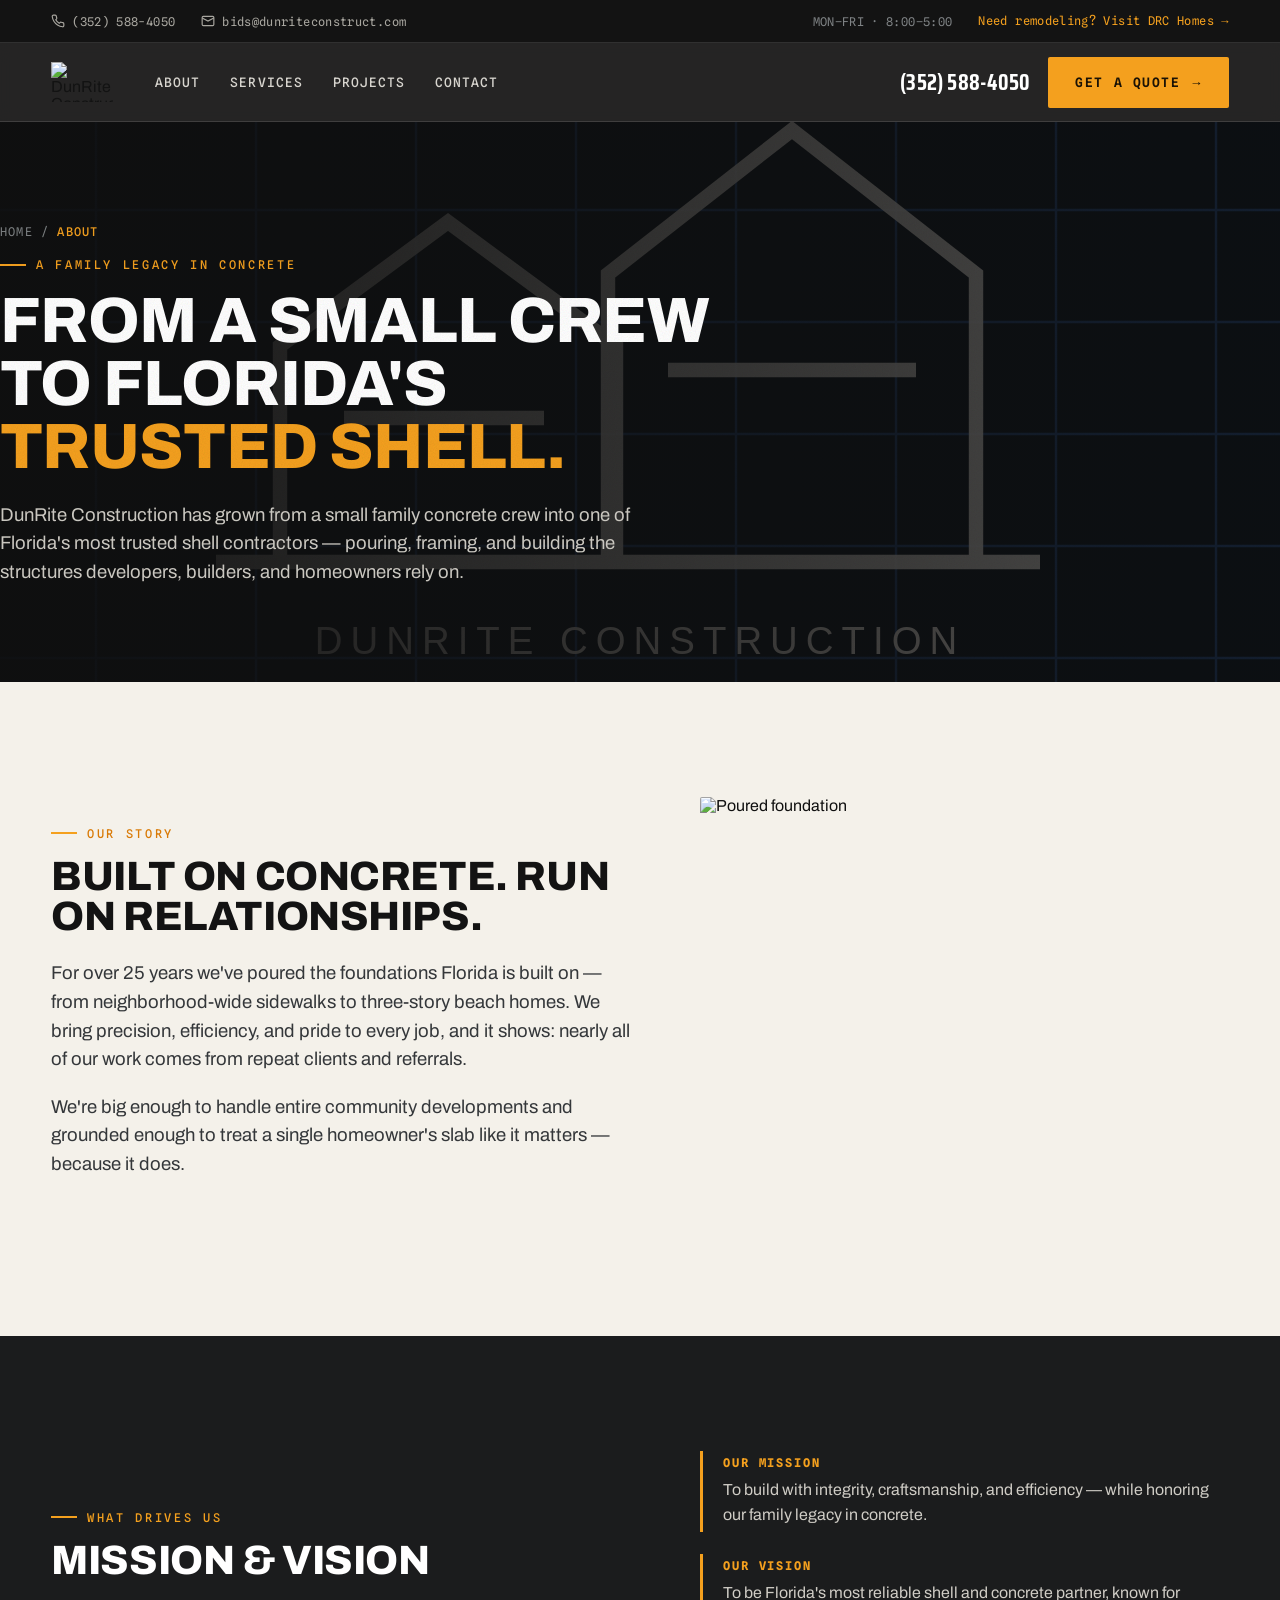
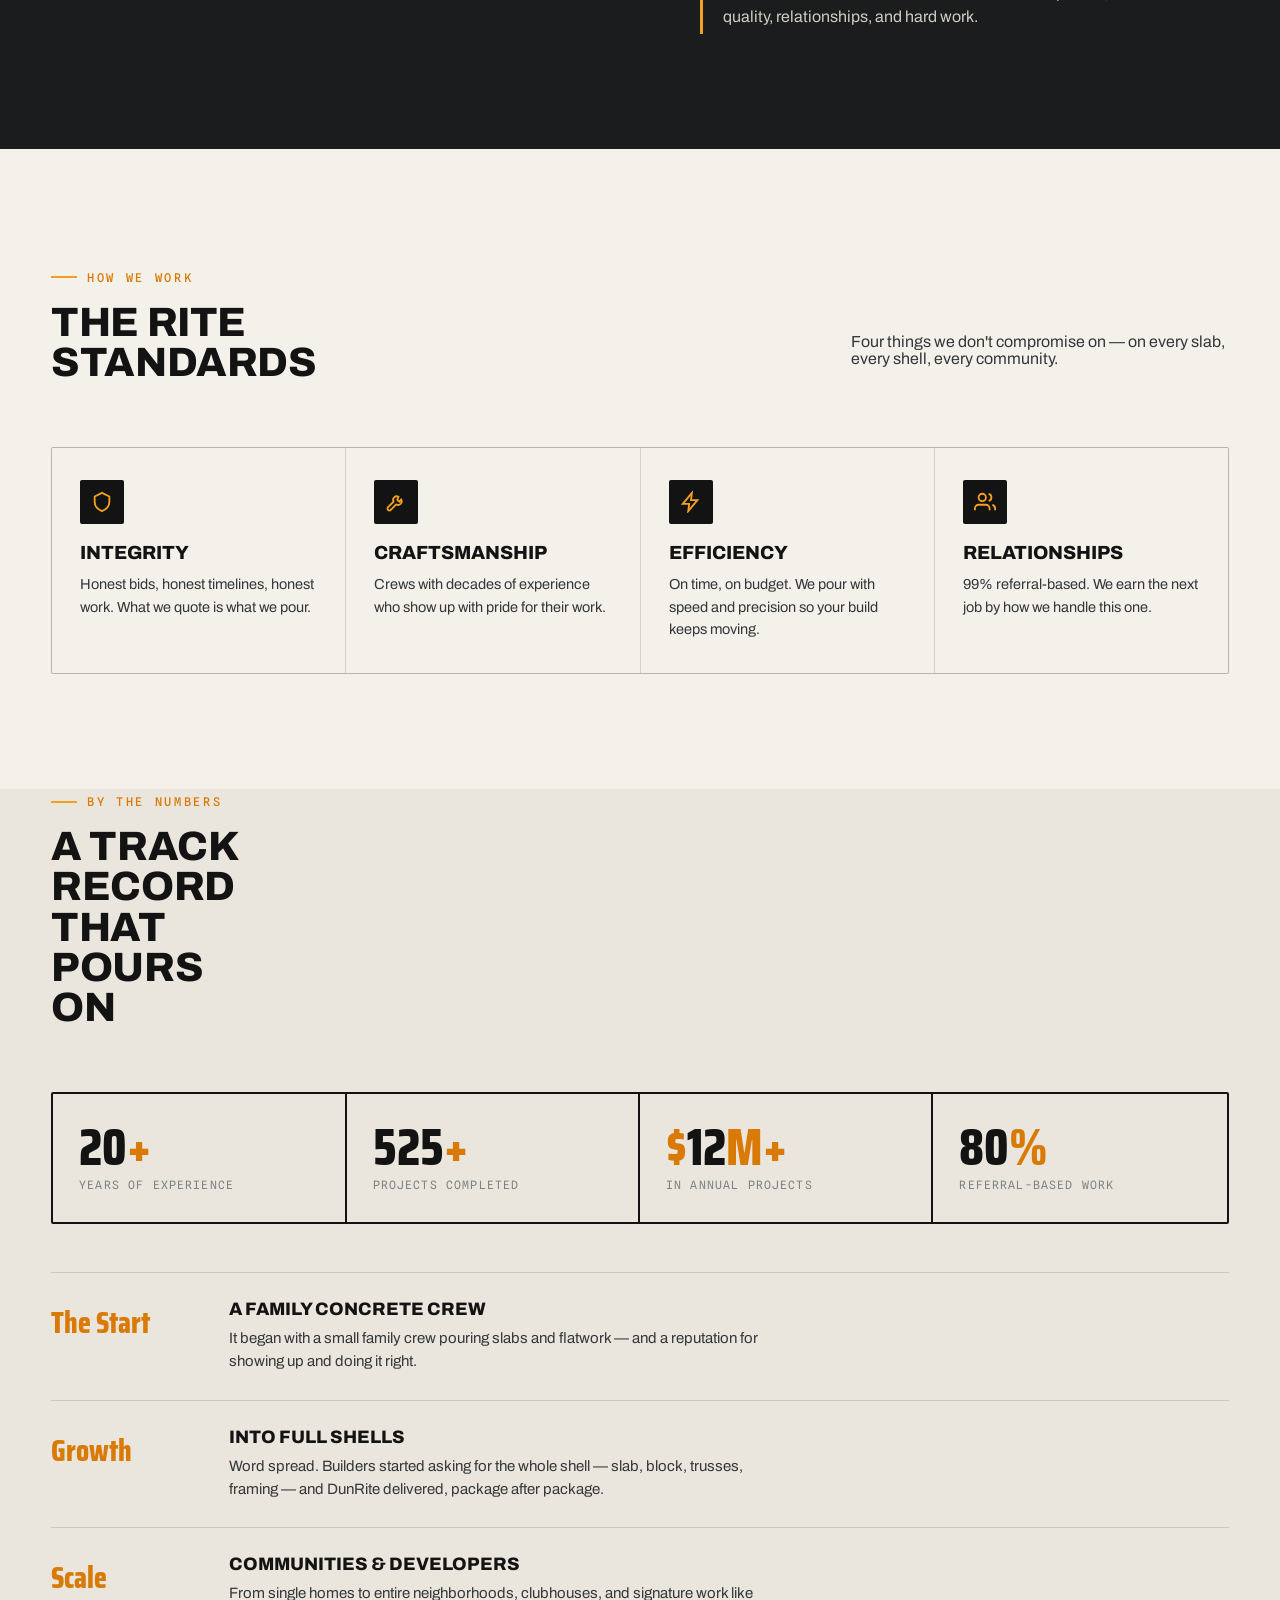
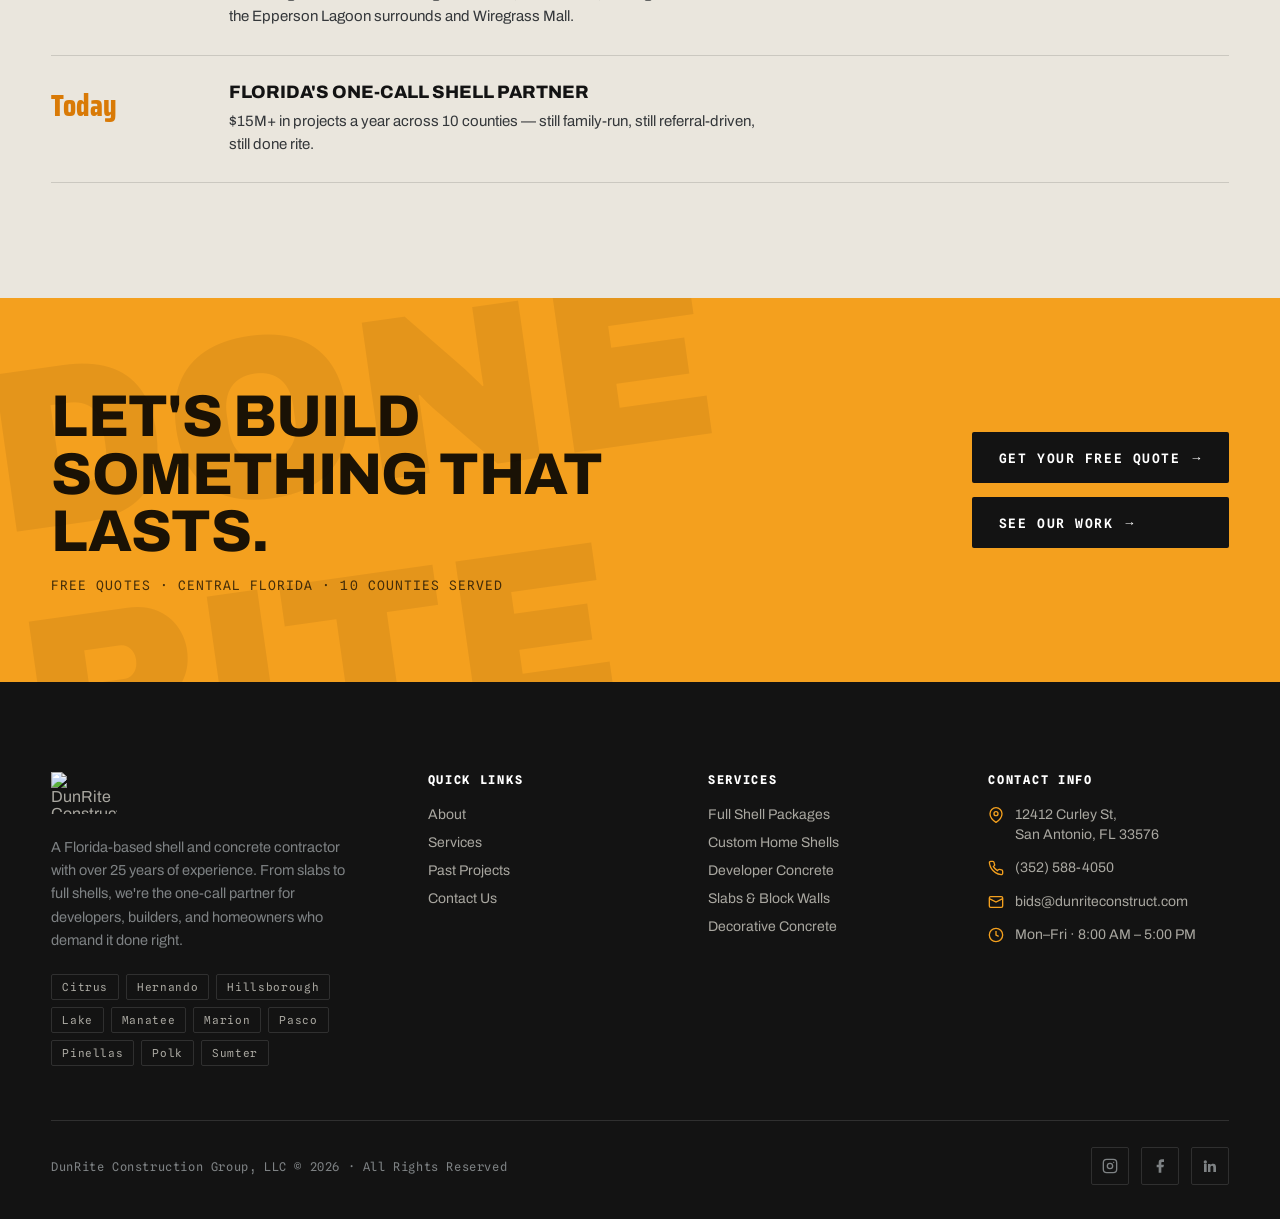
==== commit 164f56d0: "fix: restore static site interactions and missing media" ====
--- a/about.html
+++ b/about.html
@@ -15,7 +15,7 @@
 <div id="site-header"></div>
 
 <section class="page-hero blueprint grain">
-  <div class="hero-media"><img src="assets/stone-frame-shell.jpg" alt="DunRite shell build" /></div>
+  <div class="hero-media"><img src="assets/project-placeholder.svg" alt="DunRite shell build" /></div>
   <div class="wrap inner">
     <div class="crumb"><a href='/site'>Home</a> / <b>About</b></div>
     <span class="eyebrow on-dark" style="margin-top:18px;">A Family Legacy in Concrete</span>
